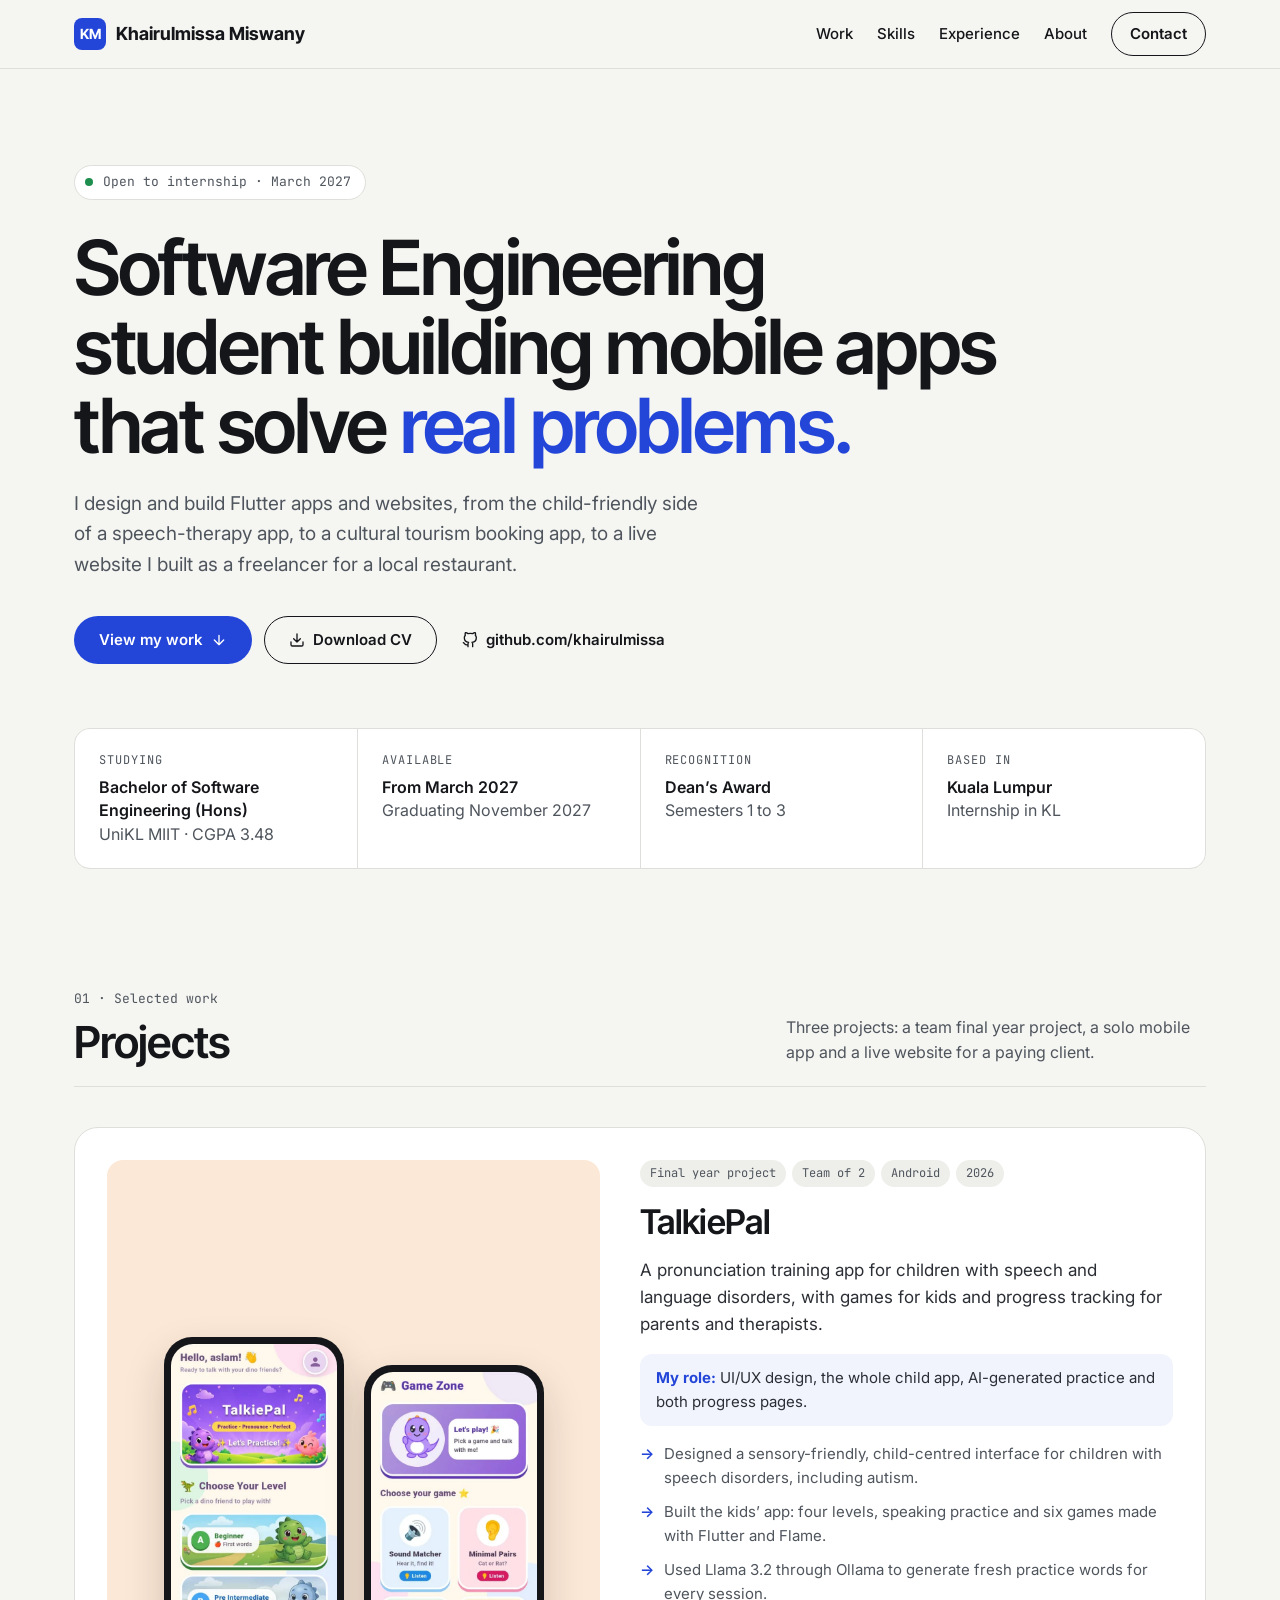
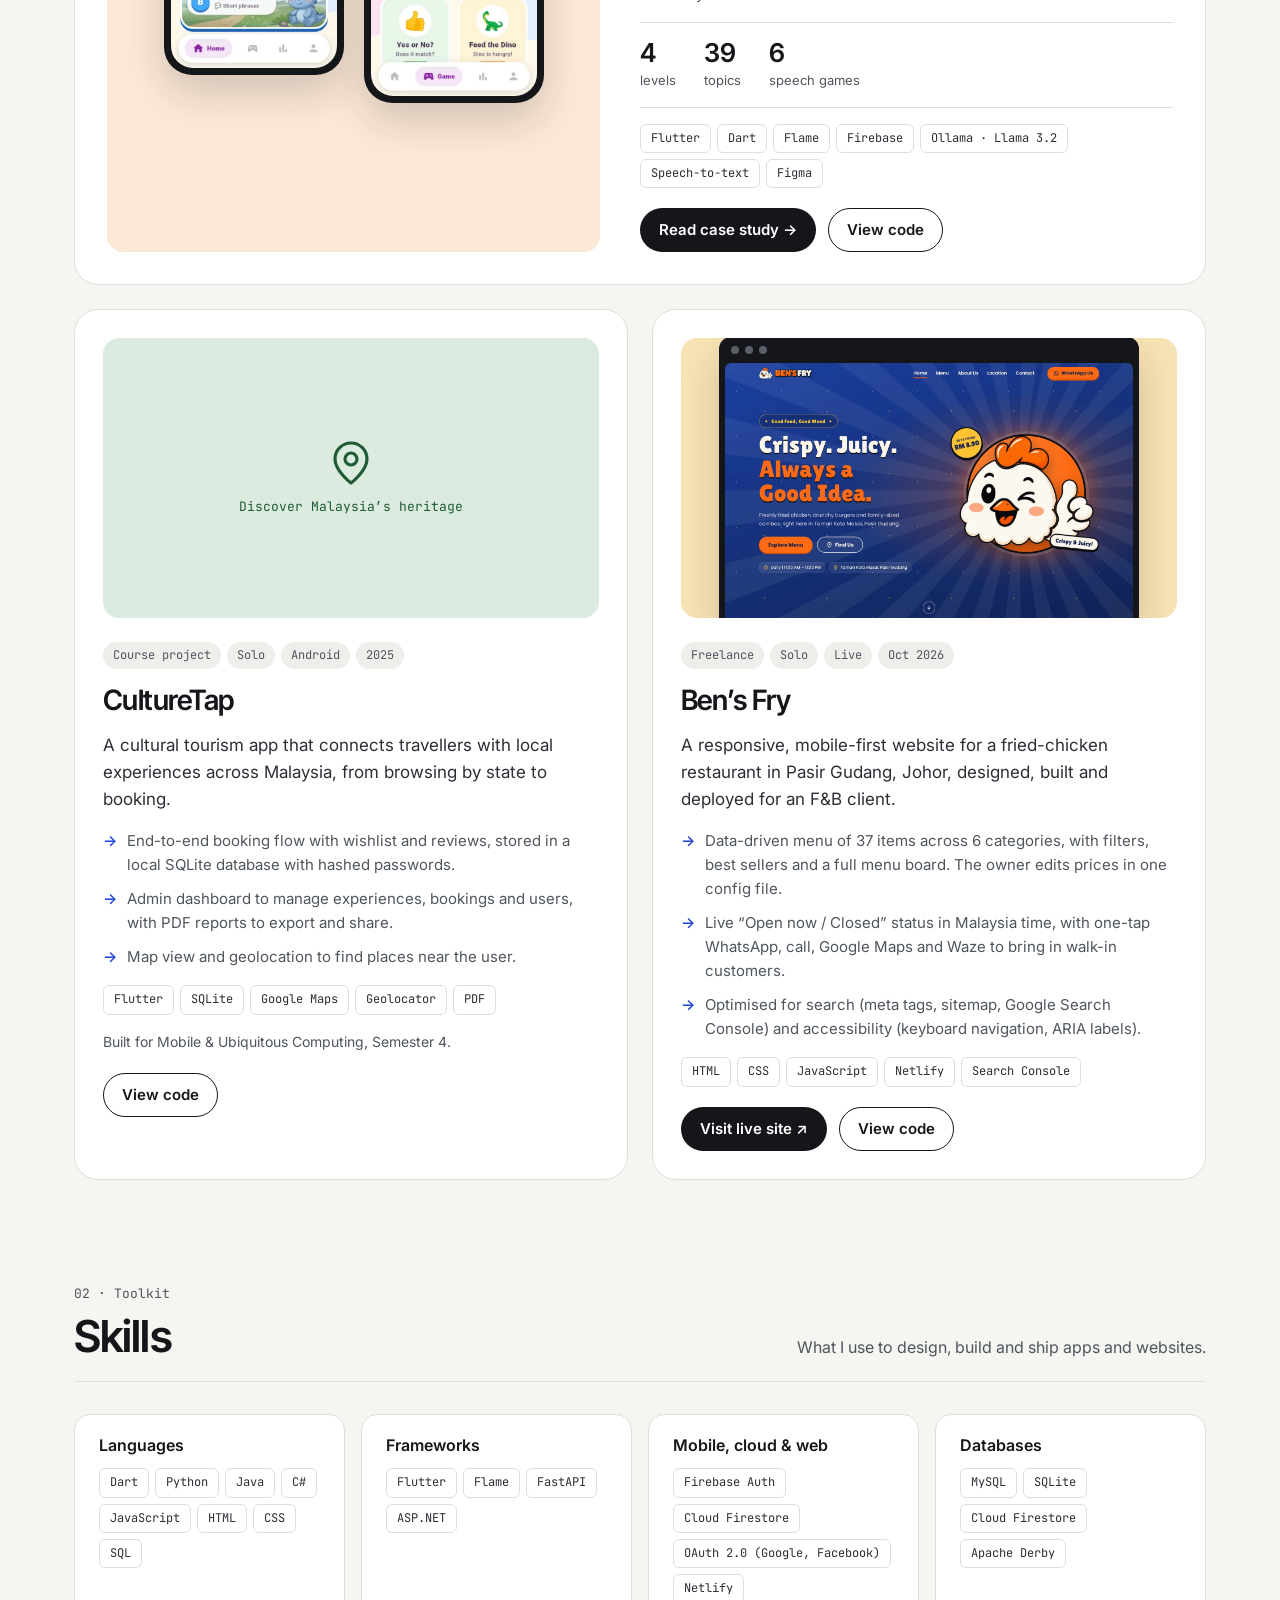
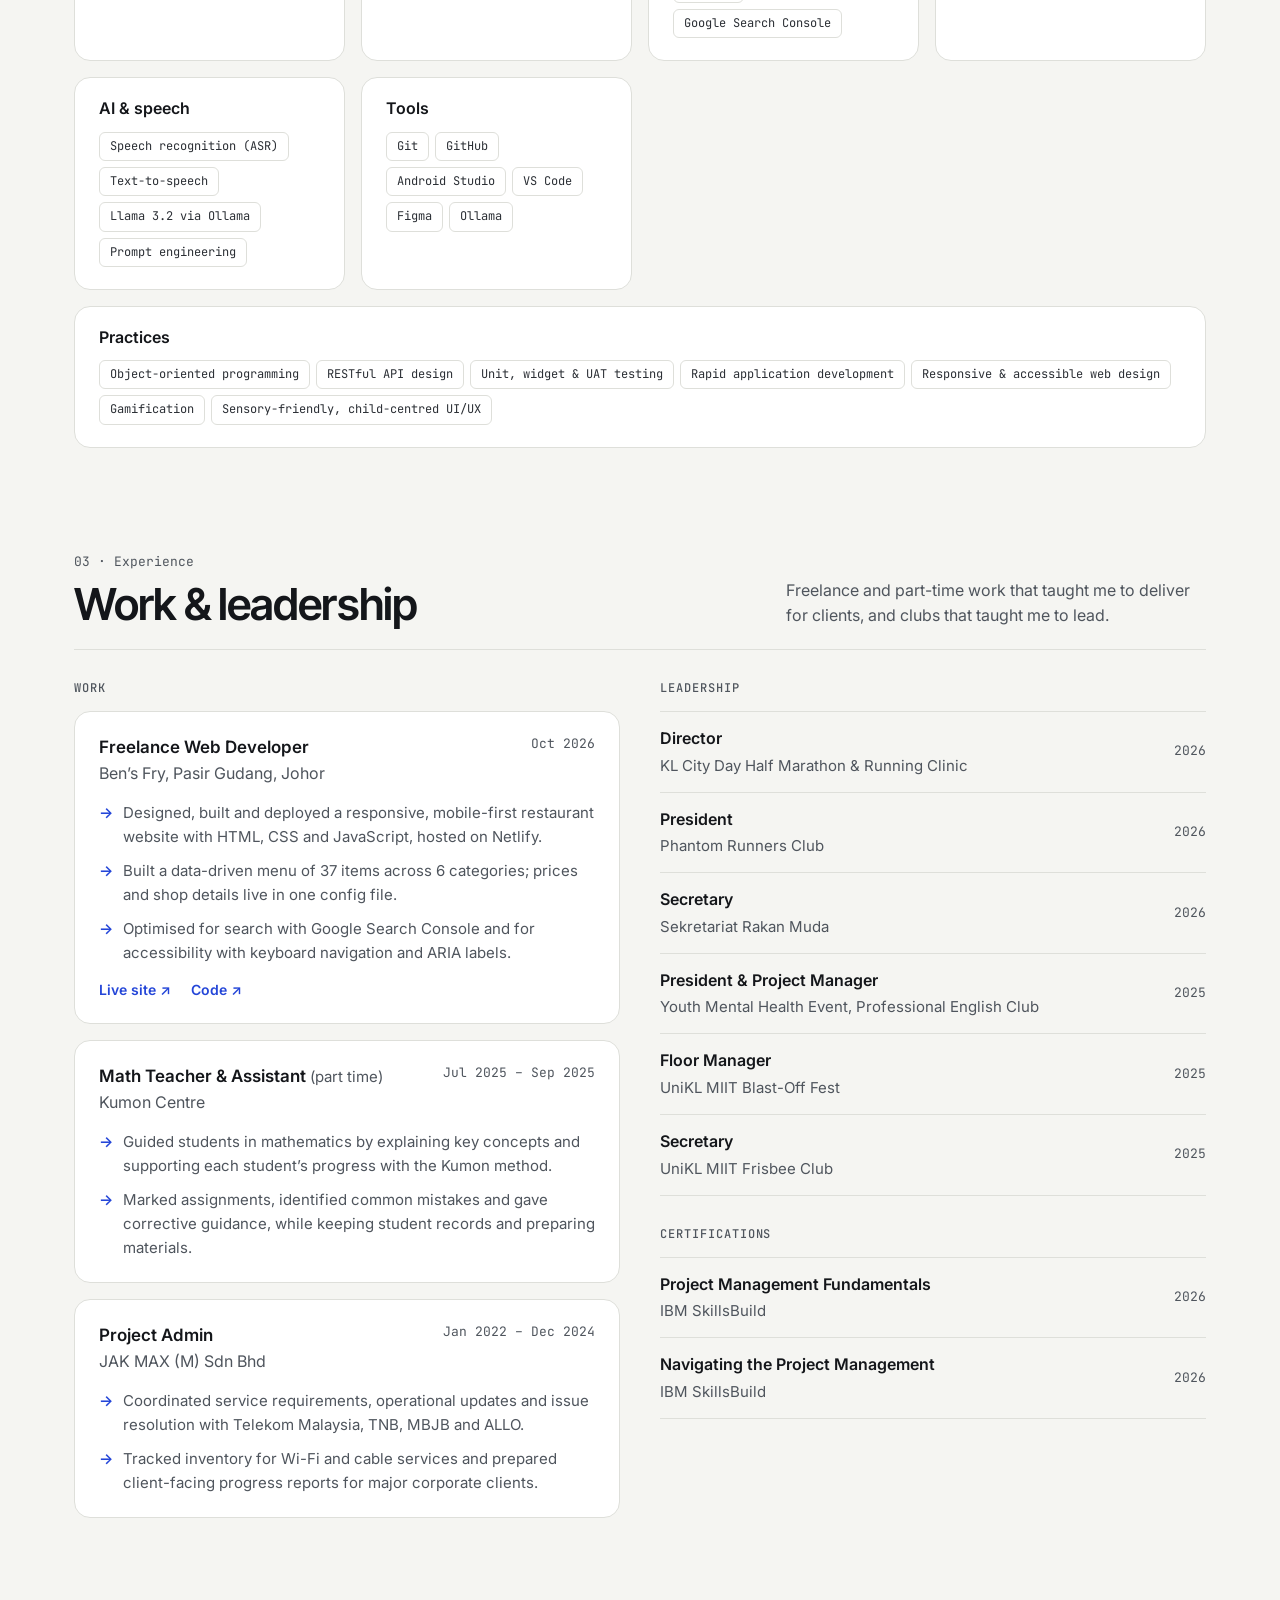
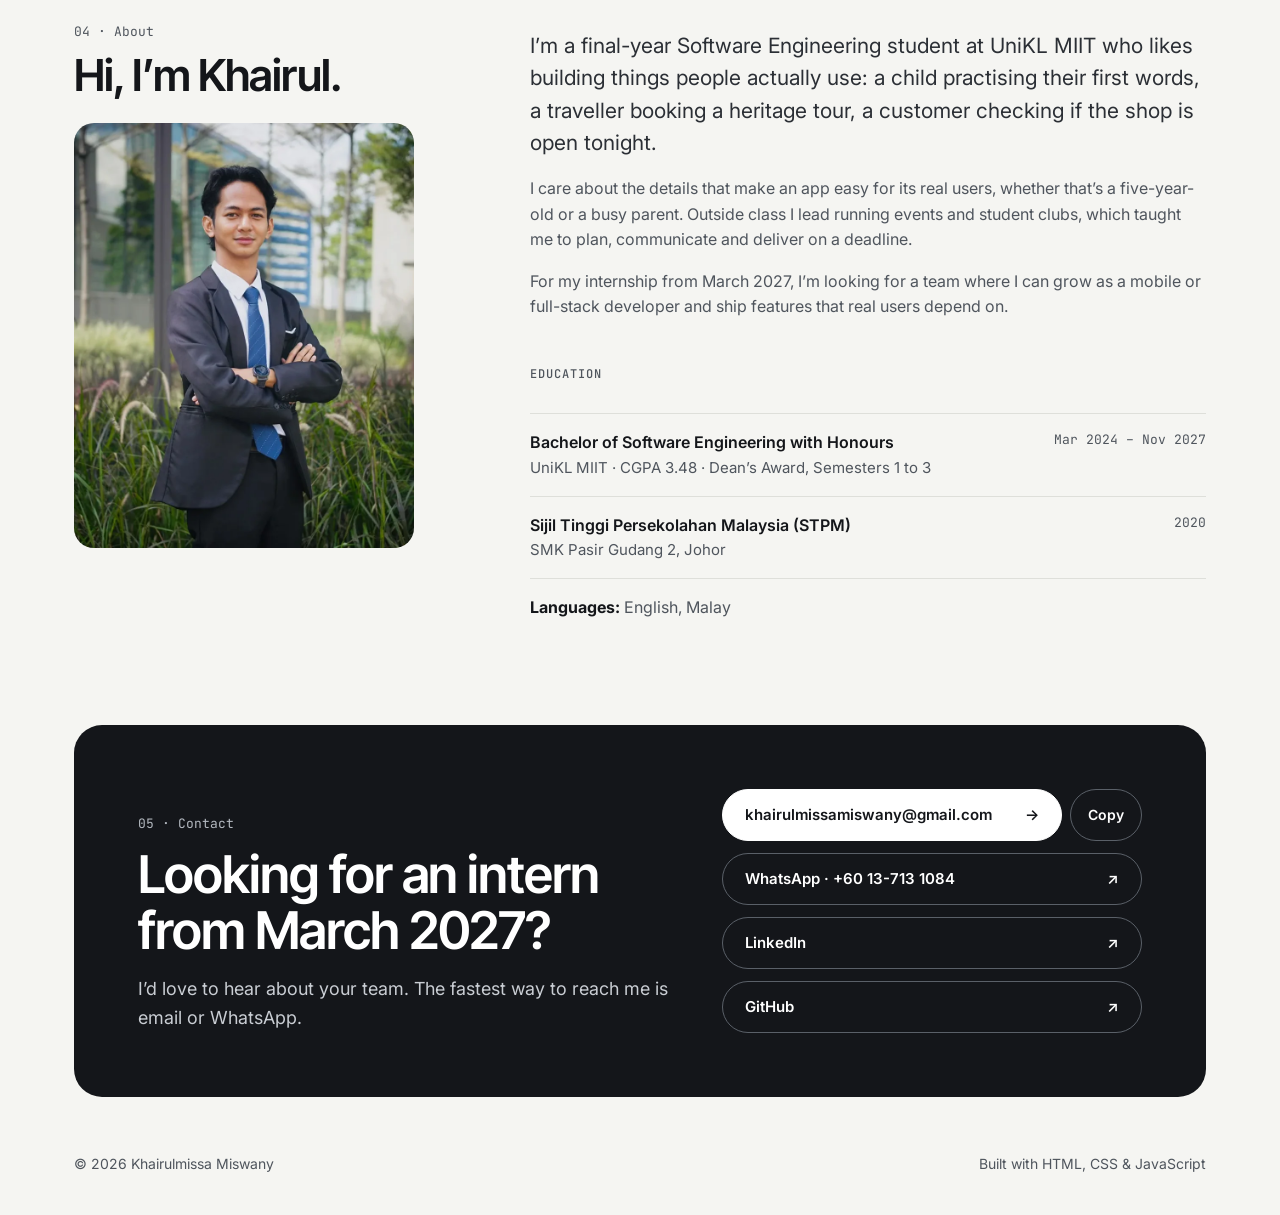
==== index.html @ a7e48e0b "Build portfolio website" ====
<!doctype html>
<html lang="en">
<head>
  <meta charset="utf-8">
  <meta name="viewport" content="width=device-width, initial-scale=1">
  <title>Khairulmissa Miswany | Software Engineering Student</title>
  <meta name="description" content="Software Engineering student at UniKL MIIT building Flutter apps and websites. Open to internship from March 2027.">
  <meta name="author" content="Khairulmissa Miswany">
  <meta name="theme-color" content="#F5F5F2">
  <link rel="canonical" href="https://khairulmissa.github.io/">

  <!-- Icons -->
  <link rel="icon" href="assets/images/favicon.svg" type="image/svg+xml">
  <link rel="apple-touch-icon" href="assets/images/apple-touch-icon.png">

  <!-- Link preview (LinkedIn, WhatsApp, Facebook) -->
  <meta property="og:type" content="website">
  <meta property="og:url" content="https://khairulmissa.github.io/">
  <meta property="og:title" content="Khairulmissa Miswany | Software Engineering Student">
  <meta property="og:description" content="Flutter apps, a live freelance website and a speech-therapy app for children. Open to internship from March 2027.">
  <meta property="og:image" content="https://khairulmissa.github.io/assets/images/og-image.jpg">
  <meta property="og:image:width" content="1200">
  <meta property="og:image:height" content="630">
  <meta name="twitter:card" content="summary_large_image">

  <link rel="preconnect" href="https://fonts.googleapis.com">
  <link rel="preconnect" href="https://fonts.gstatic.com" crossorigin>
  <link href="https://fonts.googleapis.com/css2?family=Inter+Tight:wght@500;600;700&family=Inter:wght@400;500;600&family=JetBrains+Mono:wght@400;500&display=swap" rel="stylesheet">
  <link rel="stylesheet" href="css/style.css">
</head>
<body>
  <a class="skip-link" href="#main">Skip to content</a>

  <header class="site-header">
    <nav class="container nav" aria-label="Main">
      <a class="brand" href="#top">
        <span class="brand-mark" aria-hidden="true">KM</span>
        Khairulmissa Miswany
      </a>
      <ul class="nav-links">
        <li><a href="#work">Work</a></li>
        <li><a href="#skills">Skills</a></li>
        <li><a href="#experience">Experience</a></li>
        <li><a href="#about">About</a></li>
        <li><a class="btn btn-outline btn-sm" href="#contact">Contact</a></li>
      </ul>
    </nav>
  </header>

  <main id="main">
    <!-- Hero -->
    <section id="top" class="hero">
      <div class="container">
        <p class="status-pill">
          <span class="status-dot" aria-hidden="true"></span>
          Open to internship · March 2027
        </p>

        <h1 class="hero-title">
          Software Engineering student building mobile apps that solve
          <span class="accent">real problems.</span>
        </h1>

        <p class="hero-lede">
          I design and build Flutter apps and websites, from the child-friendly
          side of a speech-therapy app, to a cultural tourism booking app, to a
          live website I built as a freelancer for a local restaurant.
        </p>

        <div class="hero-actions">
          <a class="btn btn-primary" href="#work">
            View my work
            <svg viewBox="0 0 24 24" fill="none" stroke="currentColor" stroke-width="2" stroke-linecap="round" stroke-linejoin="round" aria-hidden="true"><path d="M12 5v14M5 12l7 7 7-7"/></svg>
          </a>
          <a class="btn btn-outline" href="assets/cv/Khairulmissa-Miswany-CV.pdf" target="_blank" rel="noopener">
            <svg viewBox="0 0 24 24" fill="none" stroke="currentColor" stroke-width="2" stroke-linecap="round" stroke-linejoin="round" aria-hidden="true"><path d="M21 15v4a2 2 0 0 1-2 2H5a2 2 0 0 1-2-2v-4M7 10l5 5 5-5M12 15V3"/></svg>
            Download CV
          </a>
          <a class="btn btn-ghost" href="https://github.com/khairulmissa" target="_blank" rel="noopener">
            <svg viewBox="0 0 24 24" fill="none" stroke="currentColor" stroke-width="2" stroke-linecap="round" stroke-linejoin="round" aria-hidden="true"><path d="M9 19c-5 1.5-5-2.5-7-3m14 6v-3.87a3.37 3.37 0 0 0-.94-2.61c3.14-.35 6.44-1.54 6.44-7A5.44 5.44 0 0 0 20 4.77 5.07 5.07 0 0 0 19.91 1S18.73.65 16 2.48a13.38 13.38 0 0 0-7 0C6.27.65 5.09 1 5.09 1A5.07 5.07 0 0 0 5 4.77a5.44 5.44 0 0 0-1.5 3.78c0 5.42 3.3 6.61 6.44 7A3.37 3.37 0 0 0 9 18.13V22"/></svg>
            github.com/khairulmissa
          </a>
        </div>

        <dl class="facts">
          <div class="fact">
            <dt>Studying</dt>
            <dd>
              Bachelor of Software Engineering (Hons)
              <span>UniKL MIIT · CGPA 3.48</span>
            </dd>
          </div>
          <div class="fact">
            <dt>Available</dt>
            <dd>
              From March 2027
              <span>Graduating November 2027</span>
            </dd>
          </div>
          <div class="fact">
            <dt>Recognition</dt>
            <dd>
              Dean’s Award
              <span>Semesters 1 to 3</span>
            </dd>
          </div>
          <div class="fact">
            <dt>Based in</dt>
            <dd>
              Kuala Lumpur
              <span>Internship in KL</span>
            </dd>
          </div>
        </dl>
      </div>
    </section>

    <!-- Projects -->
    <section id="work" class="section">
      <div class="container">
        <div class="section-head">
          <div>
            <p class="eyebrow">01 · Selected work</p>
            <h2 class="section-title">Projects</h2>
          </div>
          <p class="section-intro">Three projects: a team final year project, a solo mobile app and a live website for a paying client.</p>
        </div>

        <!-- TalkiePal (featured) -->
        <article class="project project-featured">
          <div class="project-media tint-talkiepal">
            <div class="phone">
              <img src="assets/images/talkiepal-kid-home.webp" alt="TalkiePal kid home screen with Dino mascot and level selection" width="486" height="950" loading="lazy">
            </div>
            <div class="phone phone-offset">
              <img src="assets/images/talkiepal-games.webp" alt="TalkiePal Game Zone with Sound Matcher, Minimal Pairs, Yes or No and Feed the Dino" width="486" height="950" loading="lazy">
            </div>
          </div>

          <div class="project-body">
            <ul class="tags" aria-label="Project details">
              <li>Final year project</li>
              <li>Team of 2</li>
              <li>Android</li>
              <li>2026</li>
            </ul>

            <h3 class="project-title">TalkiePal</h3>
            <p class="project-summary">
              A pronunciation training app for children with speech and language
              disorders, with games for kids and progress tracking for parents
              and therapists.
            </p>

            <p class="my-role"><strong>My role:</strong> UI/UX design, the whole child app, AI-generated practice and both progress pages.</p>

            <ul class="points">
              <li>Designed a sensory-friendly, child-centred interface for children with speech disorders, including autism.</li>
              <li>Built the kids’ app: four levels, speaking practice and six games made with Flutter and Flame.</li>
              <li>Used Llama 3.2 through Ollama to generate fresh practice words for every session.</li>
            </ul>

            <dl class="stats">
              <div><dt>4</dt><dd>levels</dd></div>
              <div><dt>39</dt><dd>topics</dd></div>
              <div><dt>6</dt><dd>speech games</dd></div>
            </dl>

            <ul class="stack" aria-label="Tech stack">
              <li>Flutter</li>
              <li>Dart</li>
              <li>Flame</li>
              <li>Firebase</li>
              <li>Ollama · Llama 3.2</li>
              <li>Speech-to-text</li>
              <li>Figma</li>
            </ul>

            <div class="project-actions">
              <a class="btn btn-dark btn-sm" href="talkiepal.html">Read case study →</a>
              <a class="btn btn-outline btn-sm" href="https://github.com/khairulmissa/talkiepal" target="_blank" rel="noopener">View code</a>
            </div>
          </div>
        </article>

        <div class="project-grid">
          <!-- CultureTap -->
          <article class="project">
            <div class="project-media tint-culturetap project-media-short">
              <div class="media-placeholder">
                <svg viewBox="0 0 24 24" fill="none" stroke="currentColor" stroke-width="1.6" stroke-linecap="round" stroke-linejoin="round" aria-hidden="true"><path d="M20 10c0 6-8 12-8 12s-8-6-8-12a8 8 0 0 1 16 0Z"/><circle cx="12" cy="10" r="3"/></svg>
                <span>Discover Malaysia’s heritage</span>
              </div>
            </div>

            <div class="project-body">
              <ul class="tags" aria-label="Project details">
                <li>Course project</li>
                <li>Solo</li>
                <li>Android</li>
                <li>2025</li>
              </ul>

              <h3 class="project-title">CultureTap</h3>
              <p class="project-summary">
                A cultural tourism app that connects travellers with local
                experiences across Malaysia, from browsing by state to booking.
              </p>

              <ul class="points">
                <li>End-to-end booking flow with wishlist and reviews, stored in a local SQLite database with hashed passwords.</li>
                <li>Admin dashboard to manage experiences, bookings and users, with PDF reports to export and share.</li>
                <li>Map view and geolocation to find places near the user.</li>
              </ul>

              <ul class="stack" aria-label="Tech stack">
                <li>Flutter</li>
                <li>SQLite</li>
                <li>Google Maps</li>
                <li>Geolocator</li>
                <li>PDF</li>
              </ul>

              <p class="project-note">Built for Mobile &amp; Ubiquitous Computing, Semester 4.</p>

              <div class="project-actions">
                <a class="btn btn-outline btn-sm" href="https://github.com/khairulmissa/culturetap_app" target="_blank" rel="noopener">View code</a>
              </div>
            </div>
          </article>

          <!-- Ben's Fry -->
          <article class="project">
            <div class="project-media tint-bensfry project-media-short project-media-browser">
              <div class="browser">
                <div class="browser-bar" aria-hidden="true"><span></span><span></span><span></span></div>
                <img src="assets/images/bensfry-desktop.webp" alt="Ben's Fry website hero: Crispy. Juicy. Always a Good Idea., with a chicken mascot and Explore Menu button" width="1440" height="900" loading="lazy">
              </div>
            </div>

            <div class="project-body">
              <ul class="tags" aria-label="Project details">
                <li>Freelance</li>
                <li>Solo</li>
                <li>Live</li>
                <li>Oct 2026</li>
              </ul>

              <h3 class="project-title">Ben’s Fry</h3>
              <p class="project-summary">
                A responsive, mobile-first website for a fried-chicken restaurant
                in Pasir Gudang, Johor, designed, built and deployed for an F&amp;B client.
              </p>

              <ul class="points">
                <li>Data-driven menu of 37 items across 6 categories, with filters, best sellers and a full menu board. The owner edits prices in one config file.</li>
                <li>Live “Open now / Closed” status in Malaysia time, with one-tap WhatsApp, call, Google Maps and Waze to bring in walk-in customers.</li>
                <li>Optimised for search (meta tags, sitemap, Google Search Console) and accessibility (keyboard navigation, ARIA labels).</li>
              </ul>

              <ul class="stack" aria-label="Tech stack">
                <li>HTML</li>
                <li>CSS</li>
                <li>JavaScript</li>
                <li>Netlify</li>
                <li>Search Console</li>
              </ul>

              <div class="project-actions">
                <a class="btn btn-dark btn-sm" href="https://bensfry.netlify.app/" target="_blank" rel="noopener">Visit live site ↗</a>
                <a class="btn btn-outline btn-sm" href="https://github.com/khairulmissa/bens-fry" target="_blank" rel="noopener">View code</a>
              </div>
            </div>
          </article>
        </div>
      </div>
    </section>

    <!-- Skills -->
    <section id="skills" class="section">
      <div class="container">
        <div class="section-head">
          <div>
            <p class="eyebrow">02 · Toolkit</p>
            <h2 class="section-title">Skills</h2>
          </div>
          <p class="section-intro">What I use to design, build and ship apps and websites.</p>
        </div>

        <div class="skills-grid">
          <div class="skill-card">
            <h3>Languages</h3>
            <ul class="stack">
              <li>Dart</li><li>Python</li><li>Java</li><li>C#</li><li>JavaScript</li><li>HTML</li><li>CSS</li><li>SQL</li>
            </ul>
          </div>
          <div class="skill-card">
            <h3>Frameworks</h3>
            <ul class="stack">
              <li>Flutter</li><li>Flame</li><li>FastAPI</li><li>ASP.NET</li>
            </ul>
          </div>
          <div class="skill-card">
            <h3>Mobile, cloud &amp; web</h3>
            <ul class="stack">
              <li>Firebase Auth</li><li>Cloud Firestore</li><li>OAuth 2.0 (Google, Facebook)</li><li>Netlify</li><li>Google Search Console</li>
            </ul>
          </div>
          <div class="skill-card">
            <h3>Databases</h3>
            <ul class="stack">
              <li>MySQL</li><li>SQLite</li><li>Cloud Firestore</li><li>Apache Derby</li>
            </ul>
          </div>
          <div class="skill-card">
            <h3>AI &amp; speech</h3>
            <ul class="stack">
              <li>Speech recognition (ASR)</li><li>Text-to-speech</li><li>Llama 3.2 via Ollama</li><li>Prompt engineering</li>
            </ul>
          </div>
          <div class="skill-card">
            <h3>Tools</h3>
            <ul class="stack">
              <li>Git</li><li>GitHub</li><li>Android Studio</li><li>VS Code</li><li>Figma</li><li>Ollama</li>
            </ul>
          </div>
          <div class="skill-card skill-card-wide">
            <h3>Practices</h3>
            <ul class="stack">
              <li>Object-oriented programming</li><li>RESTful API design</li><li>Unit, widget &amp; UAT testing</li><li>Rapid application development</li><li>Responsive &amp; accessible web design</li><li>Gamification</li><li>Sensory-friendly, child-centred UI/UX</li>
            </ul>
          </div>
        </div>
      </div>
    </section>

    <!-- Experience -->
    <section id="experience" class="section">
      <div class="container">
        <div class="section-head">
          <div>
            <p class="eyebrow">03 · Experience</p>
            <h2 class="section-title">Work &amp; leadership</h2>
          </div>
          <p class="section-intro">Freelance and part-time work that taught me to deliver for clients, and clubs that taught me to lead.</p>
        </div>

        <div class="exp-layout">
          <div>
            <h3 class="sub-title">Work</h3>
            <ol class="timeline">
              <li class="timeline-item">
                <div class="timeline-head">
                  <div>
                    <p class="timeline-role">Freelance Web Developer</p>
                    <p class="timeline-org">Ben’s Fry, Pasir Gudang, Johor</p>
                  </div>
                  <p class="timeline-date">Oct 2026</p>
                </div>
                <ul class="points">
                  <li>Designed, built and deployed a responsive, mobile-first restaurant website with HTML, CSS and JavaScript, hosted on Netlify.</li>
                  <li>Built a data-driven menu of 37 items across 6 categories; prices and shop details live in one config file.</li>
                  <li>Optimised for search with Google Search Console and for accessibility with keyboard navigation and ARIA labels.</li>
                </ul>
                <p class="timeline-links">
                  <a href="https://bensfry.netlify.app/" target="_blank" rel="noopener">Live site ↗</a>
                  <a href="https://github.com/khairulmissa/bens-fry" target="_blank" rel="noopener">Code ↗</a>
                </p>
              </li>
              <li class="timeline-item">
                <div class="timeline-head">
                  <div>
                    <p class="timeline-role">Math Teacher &amp; Assistant <span>(part time)</span></p>
                    <p class="timeline-org">Kumon Centre</p>
                  </div>
                  <p class="timeline-date">Jul 2025 – Sep 2025</p>
                </div>
                <ul class="points">
                  <li>Guided students in mathematics by explaining key concepts and supporting each student’s progress with the Kumon method.</li>
                  <li>Marked assignments, identified common mistakes and gave corrective guidance, while keeping student records and preparing materials.</li>
                </ul>
              </li>
              <li class="timeline-item">
                <div class="timeline-head">
                  <div>
                    <p class="timeline-role">Project Admin</p>
                    <p class="timeline-org">JAK MAX (M) Sdn Bhd</p>
                  </div>
                  <p class="timeline-date">Jan 2022 – Dec 2024</p>
                </div>
                <ul class="points">
                  <li>Coordinated service requirements, operational updates and issue resolution with Telekom Malaysia, TNB, MBJB and ALLO.</li>
                  <li>Tracked inventory for Wi-Fi and cable services and prepared client-facing progress reports for major corporate clients.</li>
                </ul>
              </li>
            </ol>
          </div>

          <div>
            <h3 class="sub-title">Leadership</h3>
            <ul class="lead-list">
              <li><span class="lead-role">Director</span><span class="lead-org">KL City Day Half Marathon &amp; Running Clinic</span><span class="lead-year">2026</span></li>
              <li><span class="lead-role">President</span><span class="lead-org">Phantom Runners Club</span><span class="lead-year">2026</span></li>
              <li><span class="lead-role">Secretary</span><span class="lead-org">Sekretariat Rakan Muda</span><span class="lead-year">2026</span></li>
              <li><span class="lead-role">President &amp; Project Manager</span><span class="lead-org">Youth Mental Health Event, Professional English Club</span><span class="lead-year">2025</span></li>
              <li><span class="lead-role">Floor Manager</span><span class="lead-org">UniKL MIIT Blast-Off Fest</span><span class="lead-year">2025</span></li>
              <li><span class="lead-role">Secretary</span><span class="lead-org">UniKL MIIT Frisbee Club</span><span class="lead-year">2025</span></li>
            </ul>

            <h3 class="sub-title sub-title-spaced">Certifications</h3>
            <ul class="lead-list">
              <li><span class="lead-role">Project Management Fundamentals</span><span class="lead-org">IBM SkillsBuild</span><span class="lead-year">2026</span></li>
              <li><span class="lead-role">Navigating the Project Management</span><span class="lead-org">IBM SkillsBuild</span><span class="lead-year">2026</span></li>
            </ul>
          </div>
        </div>
      </div>
    </section>

    <!-- About -->
    <section id="about" class="section">
      <div class="container about">
        <div class="about-photo-col">
          <p class="eyebrow">04 · About</p>
          <h2 class="section-title">Hi, I’m Khairul.</h2>
          <img class="about-photo" src="assets/images/profile.webp" alt="Khairulmissa Miswany in a dark suit and blue tie, standing outdoors" width="800" height="1000" loading="lazy">
        </div>

        <div class="about-text">
          <p class="about-lead">
            I’m a final-year Software Engineering student at UniKL MIIT who
            likes building things people actually use: a child practising their
            first words, a traveller booking a heritage tour, a customer
            checking if the shop is open tonight.
          </p>
          <p>
            I care about the details that make an app easy for its real users,
            whether that’s a five-year-old or a busy parent. Outside class I lead
            running events and student clubs, which taught me to plan,
            communicate and deliver on a deadline.
          </p>
          <p>
            For my internship from March 2027, I’m looking for a team where I
            can grow as a mobile or full-stack developer and ship features that
            real users depend on.
          </p>

          <h3 class="sub-title sub-title-spaced">Education</h3>
          <ul class="edu-list">
            <li>
              <div>
                <p class="edu-title">Bachelor of Software Engineering with Honours</p>
                <p class="edu-meta">UniKL MIIT · CGPA 3.48 · Dean’s Award, Semesters 1 to 3</p>
              </div>
              <p class="timeline-date">Mar 2024 – Nov 2027</p>
            </li>
            <li>
              <div>
                <p class="edu-title">Sijil Tinggi Persekolahan Malaysia (STPM)</p>
                <p class="edu-meta">SMK Pasir Gudang 2, Johor</p>
              </div>
              <p class="timeline-date">2020</p>
            </li>
          </ul>

          <p class="languages"><strong>Languages:</strong> English, Malay</p>
        </div>
      </div>
    </section>

    <!-- Contact -->
    <section id="contact" class="section">
      <div class="container">
        <div class="contact-card">
          <div class="contact-text">
            <p class="eyebrow eyebrow-light">05 · Contact</p>
            <h2 class="contact-title">Looking for an intern from March 2027?</h2>
            <p class="contact-lede">I’d love to hear about your team. The fastest way to reach me is email or WhatsApp.</p>
          </div>

          <div class="contact-links">
            <div class="contact-email">
              <a href="mailto:khairulmissamiswany@gmail.com" class="contact-link contact-link-primary">
                <span>khairulmissamiswany@gmail.com</span>
                <span aria-hidden="true">→</span>
              </a>
              <button type="button" class="copy-btn" data-copy="khairulmissamiswany@gmail.com" aria-label="Copy email address">Copy</button>
            </div>
            <a href="https://wa.me/60137131084" class="contact-link" target="_blank" rel="noopener">
              <span>WhatsApp · +60 13-713 1084</span>
              <span aria-hidden="true">↗</span>
            </a>
            <a href="https://www.linkedin.com/in/muhammad-khairulmissa-miswany" class="contact-link" target="_blank" rel="noopener">
              <span>LinkedIn</span>
              <span aria-hidden="true">↗</span>
            </a>
            <a href="https://github.com/khairulmissa" class="contact-link" target="_blank" rel="noopener">
              <span>GitHub</span>
              <span aria-hidden="true">↗</span>
            </a>
          </div>
        </div>
      </div>
    </section>
  </main>

  <footer class="site-footer">
    <div class="container footer-inner">
      <span>&copy; <span id="year"></span> Khairulmissa Miswany</span>
      <span>Built with HTML, CSS &amp; JavaScript</span>
    </div>
  </footer>

  <script src="js/main.js"></script>
</body>
</html>
---- css/style.css ----
/* ==========================================================
   Design tokens
   ========================================================== */
:root {
  /* colours */
  --bg: #F5F5F2;
  --surface: #FFFFFF;
  --ink: #14161A;
  --text: #2B2F35;
  --muted: #4F555D;
  --line: #DEDFDA;
  --chip: #EEEFEB;
  --accent: #2446D8;
  --accent-ink: #FFFFFF;
  --success: #1E8E4F;

  /* project tints */
  --tint-talkiepal: #FCE8D6;
  --tint-culturetap: #DCEBE0;
  --tint-bensfry: #F8E3B4;

  /* type */
  --font-display: "Inter Tight", system-ui, sans-serif;
  --font-body: "Inter", system-ui, -apple-system, "Segoe UI", sans-serif;
  --font-mono: "JetBrains Mono", ui-monospace, "SFMono-Regular", monospace;

  /* layout */
  --container: 1180px;
  --gutter: 24px;
  --radius-sm: 8px;
  --radius: 16px;
  --radius-lg: 24px;
  --header-h: 68px;
}

/* ==========================================================
   Reset & base
   ========================================================== */
*,
*::before,
*::after { box-sizing: border-box; }

html {
  scroll-behavior: smooth;
  scroll-padding-top: var(--header-h);
}

body {
  margin: 0;
  background: var(--bg);
  color: var(--ink);
  font-family: var(--font-body);
  font-size: 16px;
  line-height: 1.6;
  -webkit-font-smoothing: antialiased;
}

img { max-width: 100%; height: auto; display: block; }

svg { max-width: 100%; }

h1, h2, h3 {
  font-family: var(--font-display);
  font-weight: 600;
  letter-spacing: -0.02em;
  line-height: 1.1;
  margin: 0;
  text-wrap: balance;
}

p { margin: 0; }

a { color: inherit; }
a:hover { color: var(--accent); }

:focus-visible {
  outline: 3px solid var(--accent);
  outline-offset: 3px;
  border-radius: 4px;
}

/* ==========================================================
   Layout helpers
   ========================================================== */
.container {
  max-width: var(--container);
  margin: 0 auto;
  padding-left: max(16px, var(--gutter));
  padding-right: max(16px, var(--gutter));
}

.section { padding-block: 72px 32px; }

.eyebrow {
  font-family: var(--font-mono);
  font-size: 13px;
  color: var(--muted);
}

.section-title {
  margin-top: 8px;
  font-size: clamp(32px, 4vw, 44px);
}

/* ==========================================================
   Buttons
   ========================================================== */
.btn {
  display: inline-flex;
  align-items: center;
  justify-content: center;
  gap: 8px;
  min-height: 48px;
  padding: 0 24px;
  border-radius: 999px;
  border: 1px solid transparent;
  font-weight: 600;
  font-size: 15px;
  text-decoration: none;
  transition: background-color .15s, color .15s, border-color .15s;
}

.btn-primary { background: var(--accent); color: var(--accent-ink); }
.btn-primary:hover { background: #1B36AE; color: var(--accent-ink); }

.btn-dark { background: var(--ink); color: #FFFFFF; }
.btn-dark:hover { background: #000000; color: #FFFFFF; }

.btn-outline { border-color: var(--ink); color: var(--ink); }
.btn-outline:hover { background: var(--ink); color: #FFFFFF; }

.btn-ghost { padding: 0 12px; }

.btn-sm { min-height: 44px; padding: 0 18px; }

.btn svg { width: 16px; height: 16px; flex-shrink: 0; }

/* ==========================================================
   Header & nav
   ========================================================== */
.skip-link {
  position: absolute;
  left: 16px;
  top: -100px;
  background: var(--ink);
  color: #FFFFFF;
  padding: 10px 16px;
  border-radius: var(--radius-sm);
  z-index: 100;
}
.skip-link:focus { top: 12px; color: #FFFFFF; }

.site-header {
  position: sticky;
  top: 0;
  z-index: 50;
  background: rgba(245, 245, 242, 0.88);
  backdrop-filter: blur(10px);
  -webkit-backdrop-filter: blur(10px);
  border-bottom: 1px solid var(--line);
}

.nav {
  min-height: var(--header-h);
  display: flex;
  flex-wrap: wrap;
  align-items: center;
  justify-content: space-between;
  gap: 8px 16px;
  padding-block: 10px;
}

.brand {
  display: inline-flex;
  align-items: center;
  gap: 10px;
  font-family: var(--font-display);
  font-weight: 700;
  font-size: 18px;
  text-decoration: none;
}

.brand-mark {
  width: 32px;
  height: 32px;
  border-radius: var(--radius-sm);
  background: var(--accent);
  color: var(--accent-ink);
  display: inline-flex;
  align-items: center;
  justify-content: center;
  font-size: 14px;
}

.nav-links {
  list-style: none;
  margin: 0;
  padding: 0;
  display: flex;
  flex-wrap: wrap;
  align-items: center;
  gap: 4px 24px;
  font-size: 15px;
  font-weight: 500;
}

.nav-links a:not(.btn) {
  display: inline-block;
  padding: 10px 0;
  text-decoration: none;
}

/* ==========================================================
   Hero
   ========================================================== */
.hero { padding-block: clamp(56px, 9vw, 96px) 48px; }

.status-pill {
  display: inline-flex;
  align-items: center;
  gap: 10px;
  padding: 6px 14px 6px 10px;
  border: 1px solid var(--line);
  border-radius: 999px;
  background: var(--surface);
  font-family: var(--font-mono);
  font-size: 13px;
  color: var(--muted);
}

.status-dot {
  width: 8px;
  height: 8px;
  border-radius: 50%;
  background: var(--success);
  box-shadow: 0 0 0 0 rgba(30, 142, 79, 0.5);
  animation: pulse 2s infinite;
}

@keyframes pulse {
  70%  { box-shadow: 0 0 0 8px rgba(30, 142, 79, 0); }
  100% { box-shadow: 0 0 0 0 rgba(30, 142, 79, 0); }
}

.hero-title {
  margin-top: 28px;
  max-width: 960px;
  font-size: clamp(38px, 6vw, 76px);
  line-height: 1.04;
  letter-spacing: -0.03em;
}

.accent { color: var(--accent); }

.hero-lede {
  margin-top: 24px;
  max-width: 640px;
  font-size: clamp(17px, 2vw, 19px);
  color: var(--muted);
}

.hero-actions {
  margin-top: 36px;
  display: flex;
  flex-wrap: wrap;
  gap: 12px;
}

.facts {
  margin: 64px 0 0;
  display: grid;
  grid-template-columns: repeat(auto-fit, minmax(220px, 1fr));
  gap: 1px;
  background: var(--line);
  border: 1px solid var(--line);
  border-radius: var(--radius);
  overflow: hidden;
}

.fact {
  background: var(--surface);
  padding: 22px 24px;
}

.fact dt {
  font-family: var(--font-mono);
  font-size: 12px;
  text-transform: uppercase;
  letter-spacing: 0.08em;
  color: var(--muted);
}

.fact dd {
  margin: 6px 0 0;
  font-weight: 600;
  line-height: 1.45;
}

.fact dd span {
  display: block;
  font-weight: 400;
  color: var(--muted);
}

/* ==========================================================
   Projects
   ========================================================== */
.section-head {
  display: flex;
  flex-wrap: wrap;
  justify-content: space-between;
  align-items: flex-end;
  gap: 16px;
  padding-bottom: 20px;
  border-bottom: 1px solid var(--line);
}

.section-intro {
  max-width: 420px;
  color: var(--muted);
}

.project {
  background: var(--surface);
  border: 1px solid var(--line);
  border-radius: var(--radius-lg);
  padding: 28px;
  display: flex;
  flex-direction: column;
  gap: 24px;
}

.project-featured {
  margin-top: 40px;
  flex-direction: row;
  flex-wrap: wrap;
  gap: 40px;
  padding: 32px;
}

.project-featured .project-media { flex: 1 1 380px; min-width: 0; }
.project-featured .project-body { flex: 1 1 420px; min-width: 0; }

.project-grid {
  margin-top: 24px;
  display: grid;
  grid-template-columns: repeat(auto-fit, minmax(min(100%, 360px), 1fr));
  gap: 24px;
}

.project-media {
  border-radius: var(--radius);
  min-height: 440px;
  display: flex;
  align-items: center;
  justify-content: center;
  gap: 20px;
  padding: 32px 16px;
  overflow: hidden;
}

.project-media-short { min-height: 280px; height: 280px; padding: 24px; }

.tint-talkiepal { background: var(--tint-talkiepal); }
.tint-culturetap { background: var(--tint-culturetap); }
.tint-bensfry { background: var(--tint-bensfry); }

.phone {
  width: 180px;
  max-width: 42%;
  background: var(--ink);
  border-radius: 28px;
  padding: 7px;
  box-shadow: 0 18px 40px rgba(20, 22, 26, 0.18);
  flex-shrink: 0;
}

.phone img {
  width: 100%;
  border-radius: 22px;
}

.phone-offset { margin-top: 56px; }

.project-media-browser {
  align-items: flex-end;
  padding-bottom: 0;
}

.browser {
  width: 100%;
  max-width: 420px;
  background: var(--ink);
  border-radius: 12px 12px 0 0;
  padding: 0 6px;
  box-shadow: 0 18px 40px rgba(20, 22, 26, 0.18);
}

.browser-bar {
  display: flex;
  gap: 6px;
  padding: 9px 6px;
}

.browser-bar span {
  width: 8px;
  height: 8px;
  border-radius: 50%;
  background: #5A6068;
}

.browser img { border-radius: 6px 6px 0 0; }

.media-placeholder {
  display: flex;
  flex-direction: column;
  align-items: center;
  gap: 10px;
  color: #1F5C35;
  font-family: var(--font-mono);
  font-size: 13px;
  text-align: center;
}

.media-placeholder svg { width: 48px; height: 48px; }

.project-body {
  display: flex;
  flex-direction: column;
  gap: 16px;
}

.tags,
.stack {
  list-style: none;
  margin: 0;
  padding: 0;
  display: flex;
  flex-wrap: wrap;
  gap: 6px;
  font-family: var(--font-mono);
  font-size: 12px;
}

.tags li {
  padding: 4px 10px;
  border-radius: 999px;
  background: var(--chip);
  color: var(--muted);
}

.stack li {
  padding: 4px 10px;
  border: 1px solid var(--line);
  border-radius: 6px;
  color: var(--text);
}

.project-title { font-size: 28px; }
.project-featured .project-title { font-size: 34px; }

.project-summary {
  font-size: 17px;
  color: var(--text);
}

.my-role {
  padding: 12px 16px;
  border-radius: 12px;
  background: #F2F4FD;
  color: var(--text);
  font-size: 15px;
}

.my-role strong { color: var(--accent); }

.points {
  list-style: none;
  margin: 0;
  padding: 0;
  display: flex;
  flex-direction: column;
  gap: 10px;
  color: var(--muted);
  font-size: 15px;
}

.points li {
  position: relative;
  padding-left: 24px;
}

.points li::before {
  content: "→";
  position: absolute;
  left: 0;
  color: var(--accent);
  font-weight: 600;
}

.stats {
  margin: 0;
  display: flex;
  flex-wrap: wrap;
  gap: 28px;
  padding: 16px 0;
  border-top: 1px solid var(--line);
  border-bottom: 1px solid var(--line);
}

.stats dt {
  font-family: var(--font-display);
  font-weight: 600;
  font-size: 26px;
  line-height: 1.1;
}

.stats dd {
  margin: 2px 0 0;
  font-size: 13px;
  color: var(--muted);
}

.project-note {
  font-size: 14px;
  color: var(--muted);
}

.project-actions {
  display: flex;
  flex-wrap: wrap;
  gap: 12px;
  margin-top: auto;
  padding-top: 4px;
}

/* ==========================================================
   Case study
   ========================================================== */
.back-link {
  display: inline-flex !important;
  align-items: center;
  gap: 8px;
  min-height: 44px;
}

.back-link svg { width: 18px; height: 18px; }

.cs-intro { padding-block: clamp(48px, 8vw, 80px) 40px; }

.cs-title {
  margin-top: 12px;
  font-size: clamp(44px, 7vw, 84px);
  letter-spacing: -0.03em;
  line-height: 1;
}

.cs-lede {
  margin-top: 20px;
  max-width: 720px;
  font-size: clamp(18px, 2.2vw, 22px);
  line-height: 1.45;
  color: var(--text);
}

.cs-meta {
  margin: 40px 0 0;
  display: grid;
  grid-template-columns: repeat(auto-fit, minmax(200px, 1fr));
  gap: 20px 24px;
  padding-block: 24px;
  border-top: 1px solid var(--line);
  border-bottom: 1px solid var(--line);
}

.cs-meta dt {
  font-family: var(--font-mono);
  font-size: 12px;
  text-transform: uppercase;
  letter-spacing: 0.08em;
  color: var(--muted);
}

.cs-meta dd { margin: 6px 0 0; font-weight: 500; }

.cs-hero {
  border-radius: var(--radius-lg);
  padding: 48px 16px;
  display: flex;
  justify-content: center;
  align-items: flex-start;
  gap: clamp(12px, 3vw, 32px);
  overflow: hidden;
}

.cs-hero .phone { width: 200px; max-width: 30%; }

.cs-h2 {
  font-size: clamp(26px, 3vw, 32px);
  margin-bottom: 14px;
}

.cs-text {
  color: var(--muted);
  max-width: 62ch;
}

.cs-text-wide { margin-bottom: 32px; }

.cs-two-col {
  display: grid;
  grid-template-columns: repeat(auto-fit, minmax(min(100%, 320px), 1fr));
  gap: 48px;
}

/* Who built what */
.ownership {
  margin-top: 8px;
  display: grid;
  grid-template-columns: repeat(auto-fit, minmax(min(100%, 320px), 1fr));
  gap: 16px;
}

.owner-card {
  background: var(--surface);
  border: 1px solid var(--line);
  border-radius: var(--radius);
  padding: 24px;
}

.owner-me {
  border: 2px solid var(--accent);
  background: #F2F4FD;
}

.owner-label {
  font-family: var(--font-mono);
  font-size: 12px;
  text-transform: uppercase;
  letter-spacing: 0.08em;
  color: var(--muted);
  margin-bottom: 14px;
}

.owner-me .owner-label { color: var(--accent); }

/* Design decisions */
.decisions {
  display: grid;
  grid-template-columns: repeat(auto-fit, minmax(min(100%, 250px), 1fr));
  gap: 16px;
}

.decision {
  background: var(--surface);
  border: 1px solid var(--line);
  border-radius: var(--radius);
  padding: 24px;
}

.decision h3 { font-size: 19px; margin-bottom: 8px; }

.decision p { color: var(--muted); font-size: 15px; }

/* Journey */
.journey {
  list-style: none;
  margin: 0;
  padding: 0;
  display: grid;
  grid-template-columns: repeat(auto-fit, minmax(min(100%, 200px), 1fr));
  gap: 28px 20px;
}

.journey li {
  display: flex;
  flex-direction: column;
  align-items: center;
  gap: 16px;
  text-align: center;
}

.journey .phone { width: 190px; max-width: 80%; }

.journey p { font-size: 15px; color: var(--muted); max-width: 240px; }

.journey strong { color: var(--ink); }

/* Numbers */
.cs-numbers {
  margin: 8px 0 0;
  display: grid;
  grid-template-columns: repeat(auto-fit, minmax(min(100%, 220px), 1fr));
  gap: 1px;
  background: var(--line);
  border: 1px solid var(--line);
  border-radius: var(--radius);
  overflow: hidden;
}

.cs-numbers div { background: var(--surface); padding: 24px; }

.cs-numbers dt {
  font-family: var(--font-display);
  font-weight: 600;
  font-size: 40px;
  line-height: 1;
}

.cs-numbers dd { margin: 10px 0 0; color: var(--muted); font-size: 15px; }

/* Feature (parent progress) */
.cs-feature {
  display: flex;
  flex-wrap: wrap;
  gap: 48px;
  align-items: center;
}

.cs-feature-media {
  flex: 1 1 340px;
  min-width: 0;
  border-radius: var(--radius-lg);
  padding: 40px 16px;
  display: flex;
  justify-content: center;
}

.cs-feature-media .phone { width: 230px; max-width: 70%; }

.cs-feature-text {
  flex: 1 1 420px;
  min-width: 0;
  display: flex;
  flex-direction: column;
  gap: 16px;
}

.cs-feature-text .cs-h2 { margin: 4px 0 0; }

.cs-feature-text .points strong { color: var(--ink); }

/* Learnings */
.learnings {
  list-style: none;
  margin: 0;
  padding: 0;
  max-width: 760px;
}

.learnings li {
  padding: 18px 0;
  border-bottom: 1px solid var(--line);
  font-size: 17px;
  color: var(--text);
}

.learnings li:first-child { border-top: 1px solid var(--line); }

/* Next project */
.next-project {
  display: flex;
  flex-wrap: wrap;
  justify-content: space-between;
  align-items: center;
  gap: 16px;
  padding: clamp(28px, 5vw, 40px);
  border-radius: var(--radius-lg);
  background: var(--ink);
  color: #FFFFFF;
  text-decoration: none;
  font-size: 32px;
}

.next-project:hover { background: #000000; color: #FFFFFF; }

.next-label {
  display: block;
  font-family: var(--font-mono);
  font-size: 13px;
  color: #B4B9C0;
}

.next-title {
  display: block;
  margin-top: 4px;
  font-family: var(--font-display);
  font-weight: 600;
  font-size: clamp(28px, 4vw, 36px);
  letter-spacing: -0.02em;
}

/* Case study: two phones side by side, parent list */
.cs-feature-media-duo { gap: 16px; align-items: flex-start; }
.cs-feature-media-duo .phone { width: 200px; max-width: 46%; }

.cs-parent {
  background: var(--surface);
  border: 1px solid var(--line);
  border-radius: var(--radius-lg);
  padding: clamp(24px, 4vw, 40px);
  display: flex;
  flex-direction: column;
  gap: 14px;
}

.cs-parent .cs-h2 { margin: 0; }

.cs-parent-list {
  list-style: none;
  margin: 12px 0 0;
  padding: 0;
  display: grid;
  grid-template-columns: repeat(auto-fit, minmax(min(100%, 200px), 1fr));
  gap: 12px;
}

.cs-parent-list li {
  background: var(--bg);
  border-radius: 12px;
  padding: 16px 18px;
  display: flex;
  flex-direction: column;
  gap: 4px;
}

.cs-parent-list strong { font-size: 15px; }

.cs-parent-list span { font-size: 14px; color: var(--muted); }

/* ==========================================================
   Skills
   ========================================================== */
.skills-grid {
  margin-top: 32px;
  display: grid;
  grid-template-columns: repeat(auto-fit, minmax(min(100%, 260px), 1fr));
  gap: 16px;
}

.skill-card {
  background: var(--surface);
  border: 1px solid var(--line);
  border-radius: var(--radius);
  padding: 22px 24px;
}

.skill-card h3 {
  font-size: 16px;
  font-family: var(--font-body);
  letter-spacing: 0;
  margin-bottom: 14px;
}

.skill-card-wide { grid-column: 1 / -1; }

/* ==========================================================
   Experience
   ========================================================== */
.exp-layout {
  margin-top: 32px;
  display: grid;
  grid-template-columns: repeat(auto-fit, minmax(min(100%, 420px), 1fr));
  gap: 40px;
}

.sub-title {
  font-family: var(--font-mono);
  font-size: 12px;
  font-weight: 500;
  text-transform: uppercase;
  letter-spacing: 0.08em;
  color: var(--muted);
  margin-bottom: 16px;
}

.sub-title-spaced { margin-top: 32px; }

.timeline {
  list-style: none;
  margin: 0;
  padding: 0;
  display: flex;
  flex-direction: column;
  gap: 16px;
}

.timeline-item {
  background: var(--surface);
  border: 1px solid var(--line);
  border-radius: var(--radius);
  padding: 22px 24px;
  display: flex;
  flex-direction: column;
  gap: 14px;
}

.timeline-head {
  display: flex;
  flex-wrap: wrap;
  justify-content: space-between;
  gap: 4px 16px;
}

.timeline-role { font-weight: 600; font-size: 17px; }
.timeline-role span { font-weight: 400; color: var(--muted); font-size: 15px; }
.timeline-org { color: var(--muted); }

.timeline-date {
  font-family: var(--font-mono);
  font-size: 13px;
  color: var(--muted);
  white-space: nowrap;
}

.lead-list {
  list-style: none;
  margin: 0;
  padding: 0;
  border-top: 1px solid var(--line);
}

.lead-list li {
  display: grid;
  grid-template-columns: minmax(0, 1fr) auto;
  gap: 2px 16px;
  padding: 14px 0;
  border-bottom: 1px solid var(--line);
}

.lead-role { font-weight: 600; }

.lead-org {
  grid-column: 1;
  color: var(--muted);
  font-size: 15px;
}

.lead-year {
  grid-column: 2;
  grid-row: 1 / span 2;
  align-self: center;
  font-family: var(--font-mono);
  font-size: 13px;
  color: var(--muted);
}

/* ==========================================================
   About
   ========================================================== */
.about {
  display: flex;
  flex-wrap: wrap;
  gap: 48px;
}

.about-photo-col { flex: 1 1 300px; min-width: 0; }

.about-photo {
  margin-top: 24px;
  width: 100%;
  max-width: 340px;
  aspect-ratio: 4 / 5;
  object-fit: cover;
  border-radius: 20px;
}

.about-text {
  flex: 2 1 460px;
  min-width: 0;
  display: flex;
  flex-direction: column;
  gap: 16px;
  color: var(--muted);
  padding-top: 8px;
}

.about-lead {
  font-size: clamp(18px, 2vw, 21px);
  line-height: 1.55;
  color: var(--text);
}

.edu-list {
  list-style: none;
  margin: 0;
  padding: 0;
  border-top: 1px solid var(--line);
}

.edu-list li {
  display: flex;
  flex-wrap: wrap;
  justify-content: space-between;
  gap: 4px 16px;
  padding: 16px 0;
  border-bottom: 1px solid var(--line);
}

.edu-title { font-weight: 600; color: var(--ink); }
.edu-meta { font-size: 15px; }

.languages strong { color: var(--ink); }

/* ==========================================================
   Contact
   ========================================================== */
.contact-card {
  background: var(--ink);
  color: #FFFFFF;
  border-radius: 28px;
  padding: clamp(28px, 6vw, 64px);
  display: flex;
  flex-wrap: wrap;
  gap: 40px;
  justify-content: space-between;
  align-items: flex-end;
}

.contact-text { flex: 1 1 380px; min-width: 0; }

.eyebrow-light { color: #B4B9C0; }

.contact-title {
  margin-top: 12px;
  font-size: clamp(32px, 4.5vw, 52px);
  line-height: 1.08;
}

.contact-lede {
  margin-top: 16px;
  color: #C9CDD3;
  font-size: 18px;
}

.contact-links {
  flex: 1 1 340px;
  max-width: 420px;
  display: flex;
  flex-direction: column;
  gap: 12px;
}

.contact-email {
  display: flex;
  gap: 8px;
}

.contact-link {
  flex: 1;
  min-width: 0;
  display: flex;
  align-items: center;
  justify-content: space-between;
  gap: 12px;
  min-height: 52px;
  padding: 0 22px;
  border-radius: 999px;
  border: 1px solid #5A6068;
  color: #FFFFFF;
  text-decoration: none;
  font-weight: 600;
  font-size: 15px;
}

.contact-link span:first-child {
  overflow: hidden;
  text-overflow: ellipsis;
  white-space: nowrap;
}

.contact-link:hover { background: #FFFFFF; color: var(--ink); }

.contact-link-primary { background: #FFFFFF; color: var(--ink); border-color: #FFFFFF; }
.contact-link-primary:hover { background: #E6E8EC; color: var(--ink); }

.copy-btn {
  flex-shrink: 0;
  min-height: 52px;
  min-width: 72px;
  padding: 0 16px;
  border-radius: 999px;
  border: 1px solid #5A6068;
  background: transparent;
  color: #FFFFFF;
  font: 600 14px var(--font-body);
  cursor: pointer;
}

.copy-btn:hover { background: #FFFFFF; color: var(--ink); }

/* 404 page */
.not-found {
  min-height: 80vh;
  display: flex;
  flex-direction: column;
  justify-content: center;
  align-items: flex-start;
  gap: 16px;
}

.timeline-links {
  display: flex;
  flex-wrap: wrap;
  gap: 8px 20px;
  font-size: 14px;
  font-weight: 600;
}

.timeline-links a { color: var(--accent); text-decoration: none; }
.timeline-links a:hover { text-decoration: underline; }

/* ==========================================================
   Footer
   ========================================================== */
.site-footer { padding-block: 24px 40px; }

.footer-inner {
  display: flex;
  flex-wrap: wrap;
  justify-content: space-between;
  gap: 12px;
  font-size: 14px;
  color: var(--muted);
}

/* ==========================================================
   Motion preferences
   ========================================================== */
@media (prefers-reduced-motion: reduce) {
  html { scroll-behavior: auto; }
  * { transition: none !important; animation: none !important; }
}
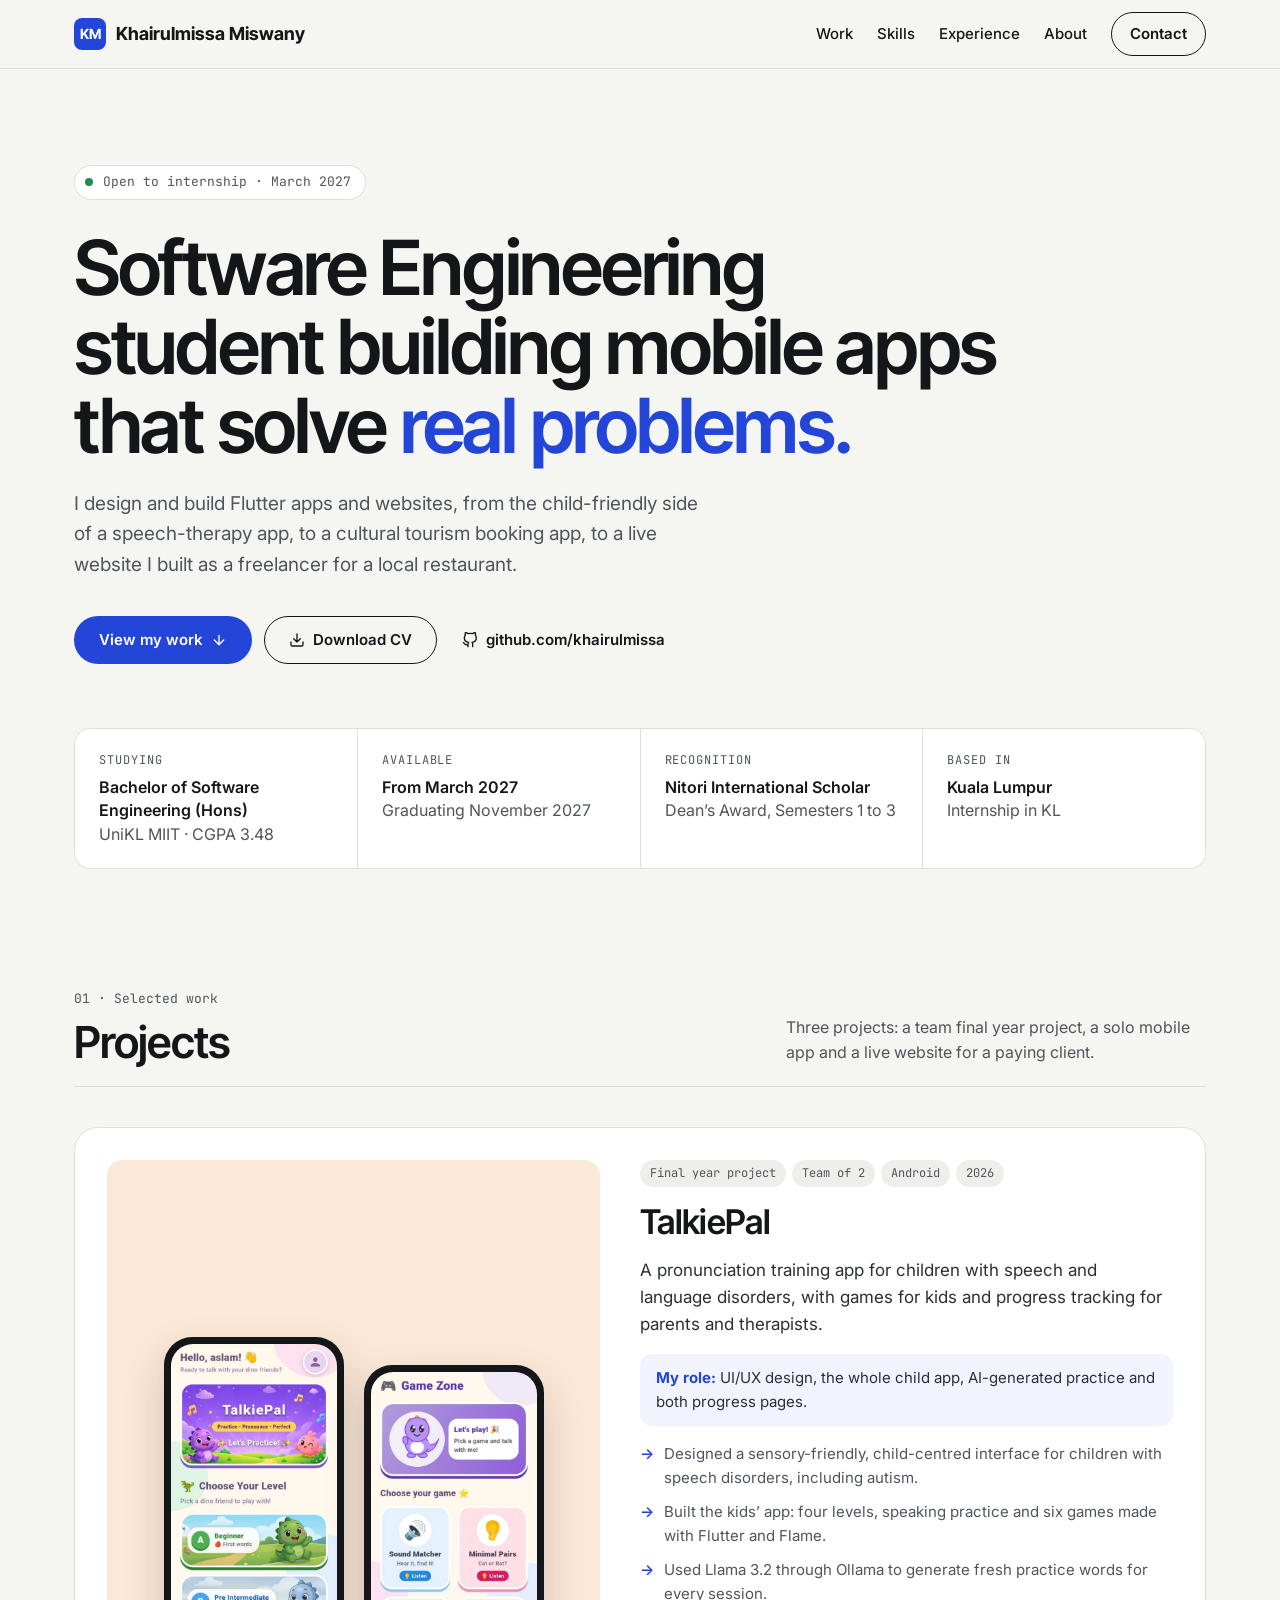
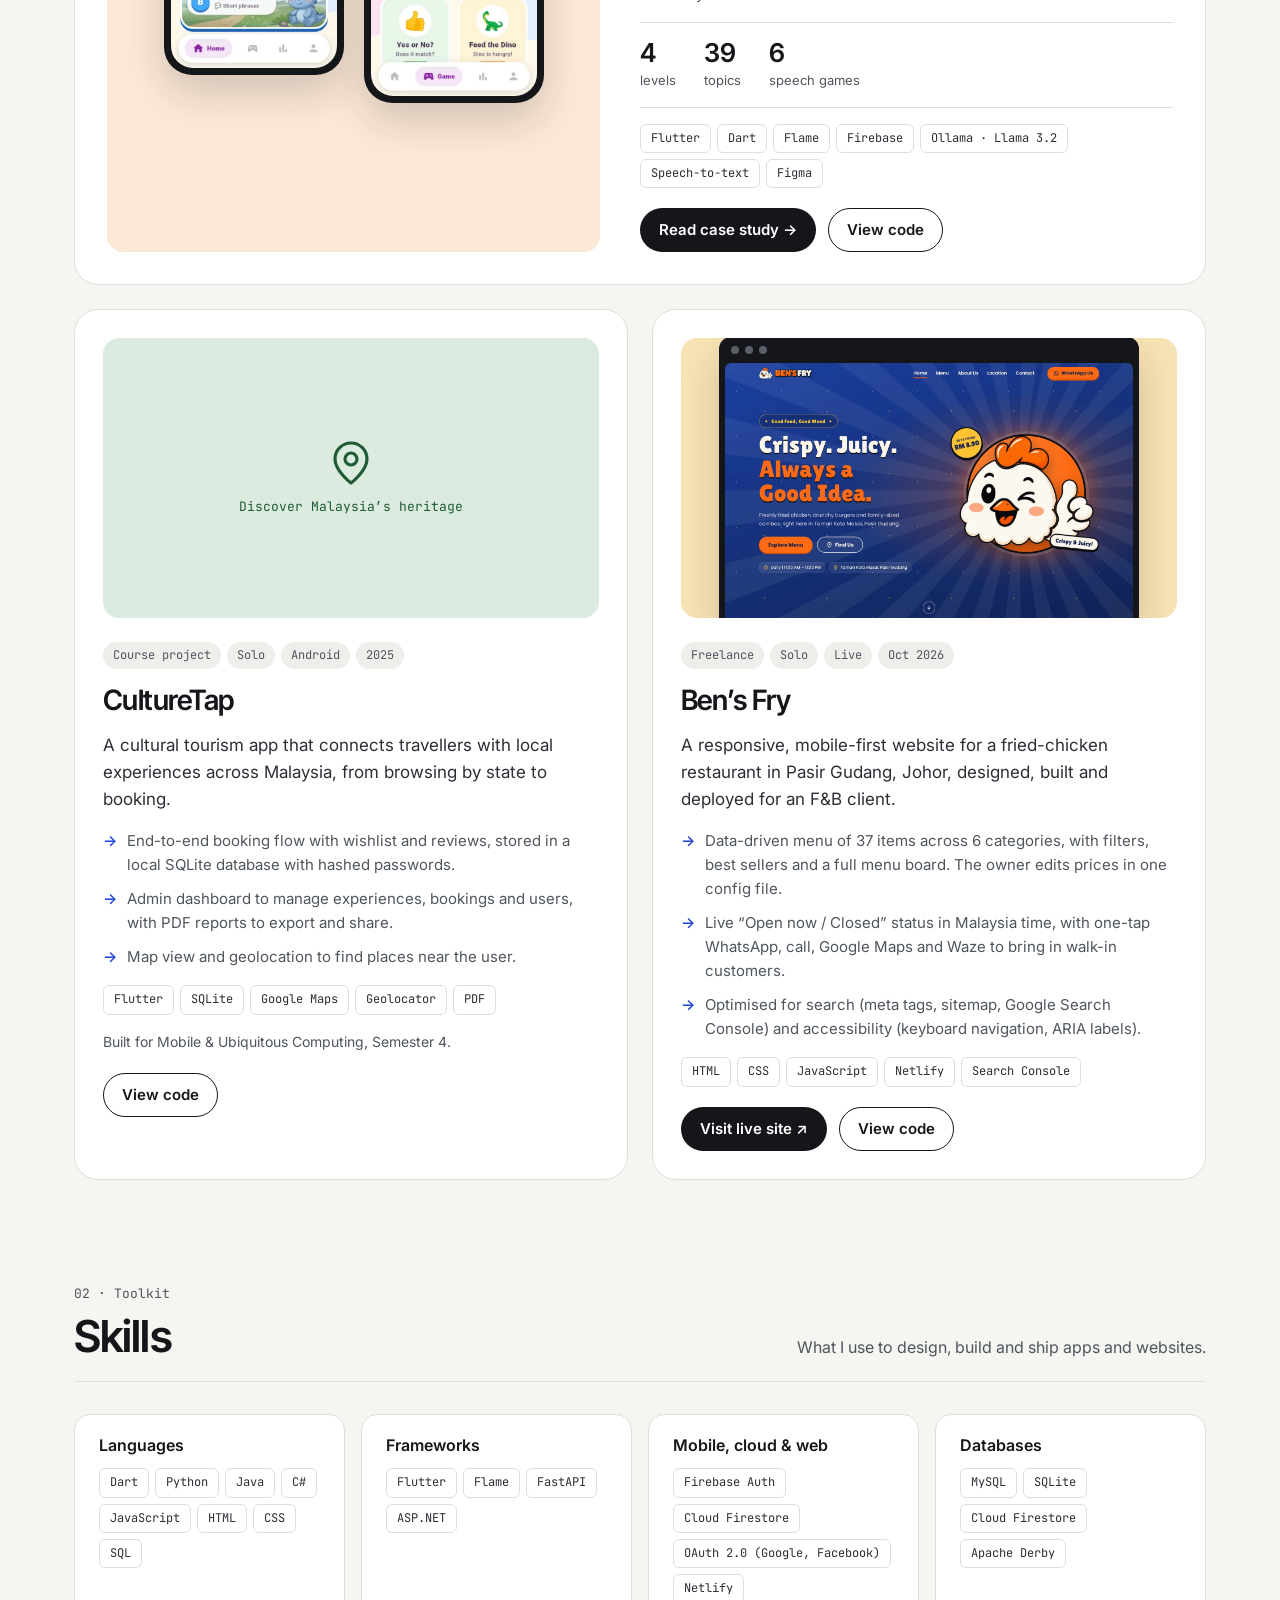
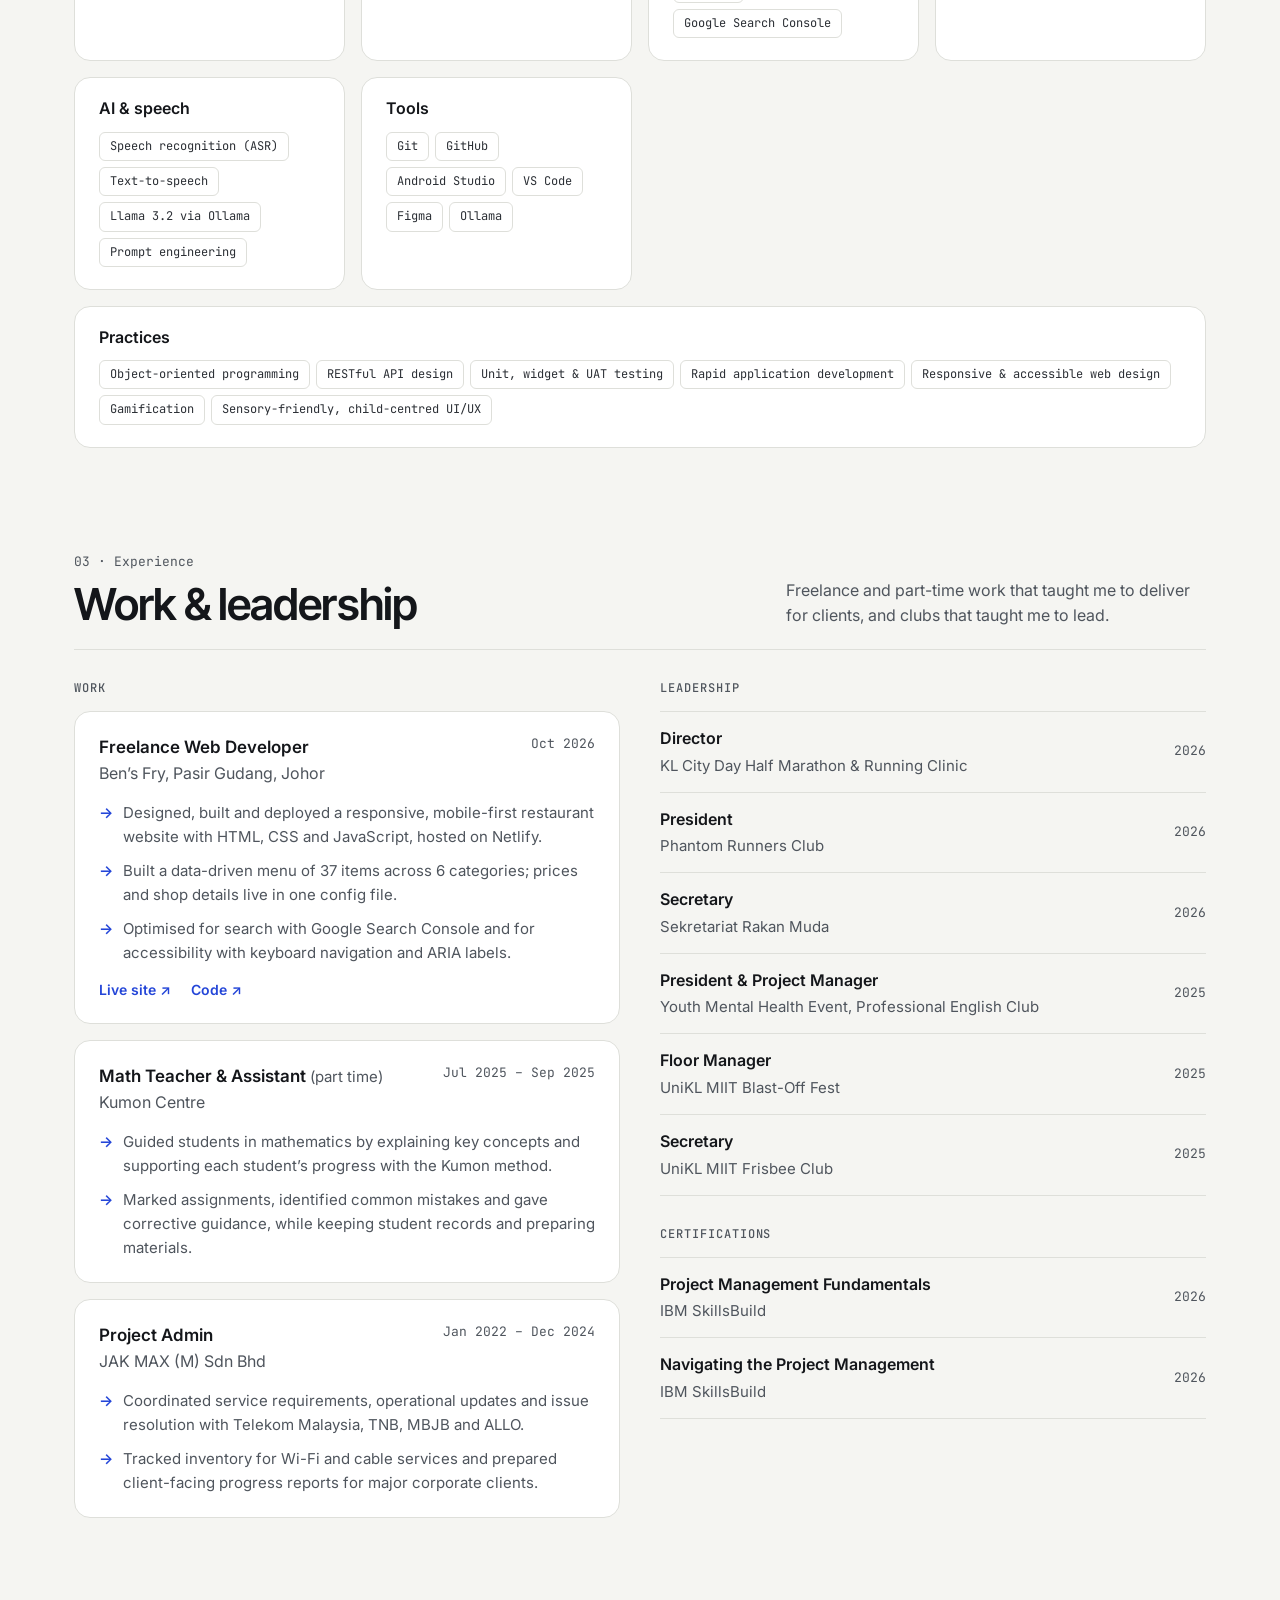
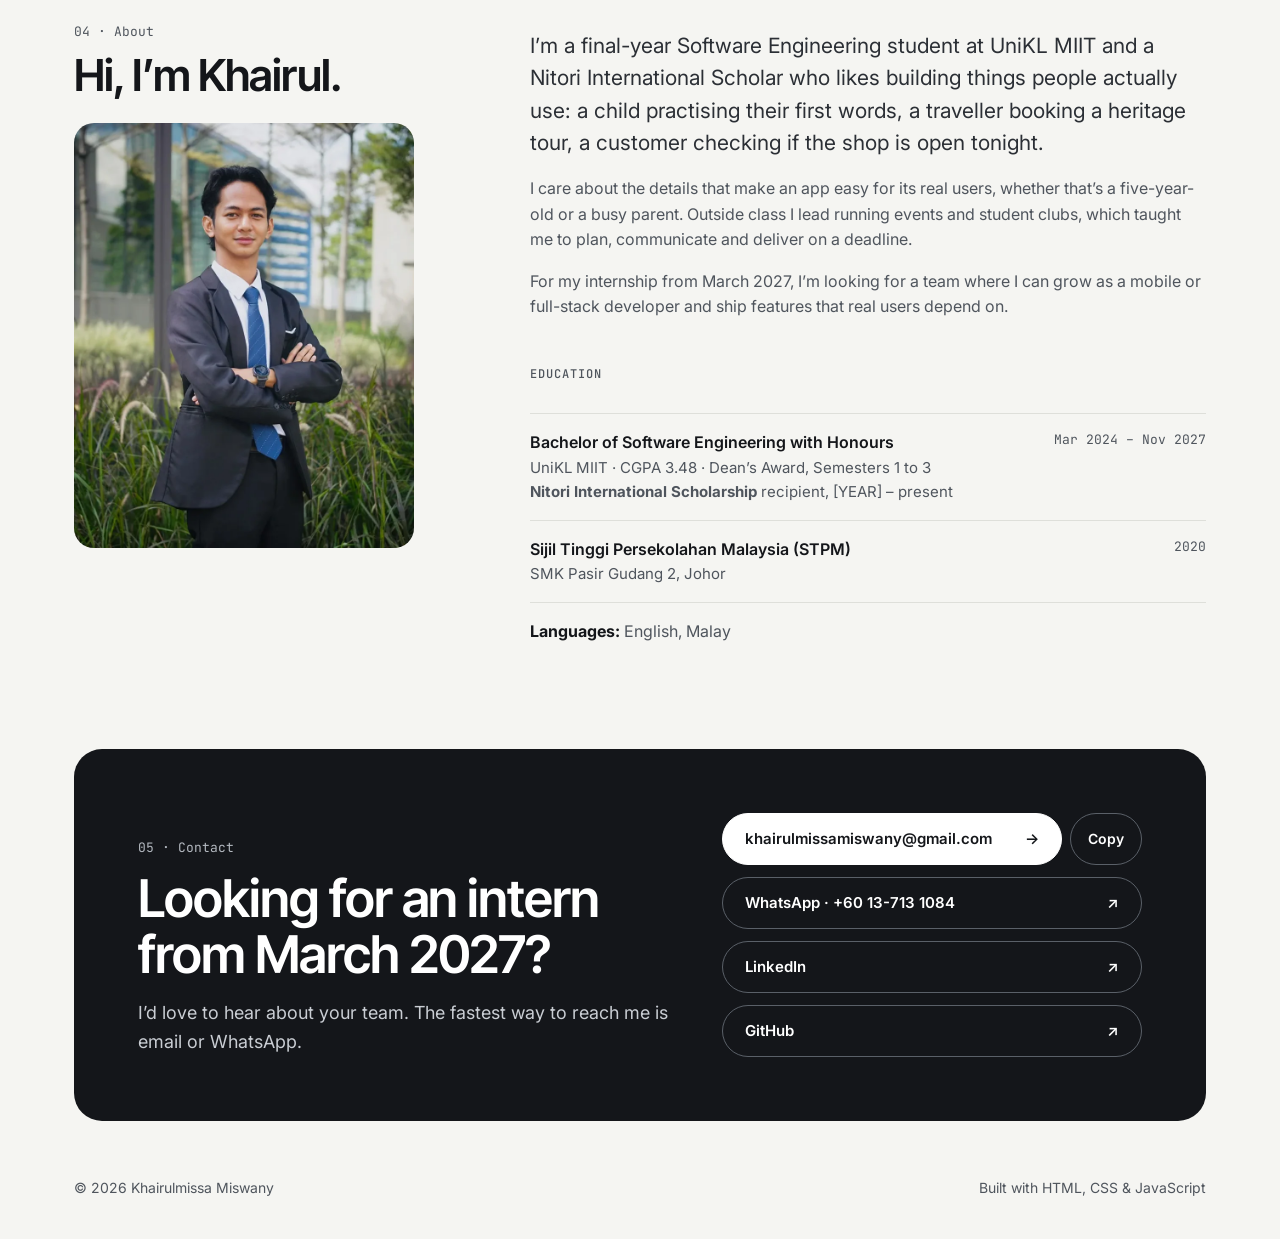
==== commit 4a204be5: "Add Nitori International Scholarship" ====
--- a/index.html
+++ b/index.html
@@ -4,7 +4,7 @@
   <meta charset="utf-8">
   <meta name="viewport" content="width=device-width, initial-scale=1">
   <title>Khairulmissa Miswany | Software Engineering Student</title>
-  <meta name="description" content="Software Engineering student at UniKL MIIT building Flutter apps and websites. Open to internship from March 2027.">
+  <meta name="description" content="Software Engineering student at UniKL MIIT and Nitori International Scholar, building Flutter apps and websites. Open to internship from March 2027.">
   <meta name="author" content="Khairulmissa Miswany">
   <meta name="theme-color" content="#F5F5F2">
   <link rel="canonical" href="https://khairulmissa.github.io/">
@@ -97,11 +97,11 @@
               <span>Graduating November 2027</span>
             </dd>
           </div>
-          <div class="fact">
+                    <div class="fact">
             <dt>Recognition</dt>
             <dd>
-              Dean’s Award
-              <span>Semesters 1 to 3</span>
+              Nitori International Scholar
+              <span>Dean’s Award, Semesters 1 to 3</span>
             </dd>
           </div>
           <div class="fact">
@@ -428,10 +428,11 @@
 
         <div class="about-text">
           <p class="about-lead">
-            I’m a final-year Software Engineering student at UniKL MIIT who
-            likes building things people actually use: a child practising their
-            first words, a traveller booking a heritage tour, a customer
-            checking if the shop is open tonight.
+            I’m a final-year Software Engineering student at UniKL MIIT and a
+            Nitori International Scholar who likes building things people
+            actually use: a child practising their first words, a traveller
+            booking a heritage tour, a customer checking if the shop is open
+            tonight.
           </p>
           <p>
             I care about the details that make an app easy for its real users,
@@ -450,7 +451,8 @@
             <li>
               <div>
                 <p class="edu-title">Bachelor of Software Engineering with Honours</p>
-                <p class="edu-meta">UniKL MIIT · CGPA 3.48 · Dean’s Award, Semesters 1 to 3</p>
+                                <p class="edu-meta">UniKL MIIT · CGPA 3.48 · Dean’s Award, Semesters 1 to 3</p>
+                <p class="edu-meta"><strong>Nitori International Scholarship</strong> recipient, [YEAR] – present</p>
               </div>
               <p class="timeline-date">Mar 2024 – Nov 2027</p>
             </li>
--- a/css/style.css
+++ b/css/style.css
@@ -1130,4 +1130,8 @@
 @media (prefers-reduced-motion: reduce) {
   html { scroll-behavior: auto; }
   * { transition: none !important; animation: none !important; }
-}+}
+
+/* Fix: contact fits on phones */
+.contact-text { flex: 1 1 min(100%, 380px); }
+.contact-links { flex: 1 1 min(100%, 340px); min-width: 0; }
